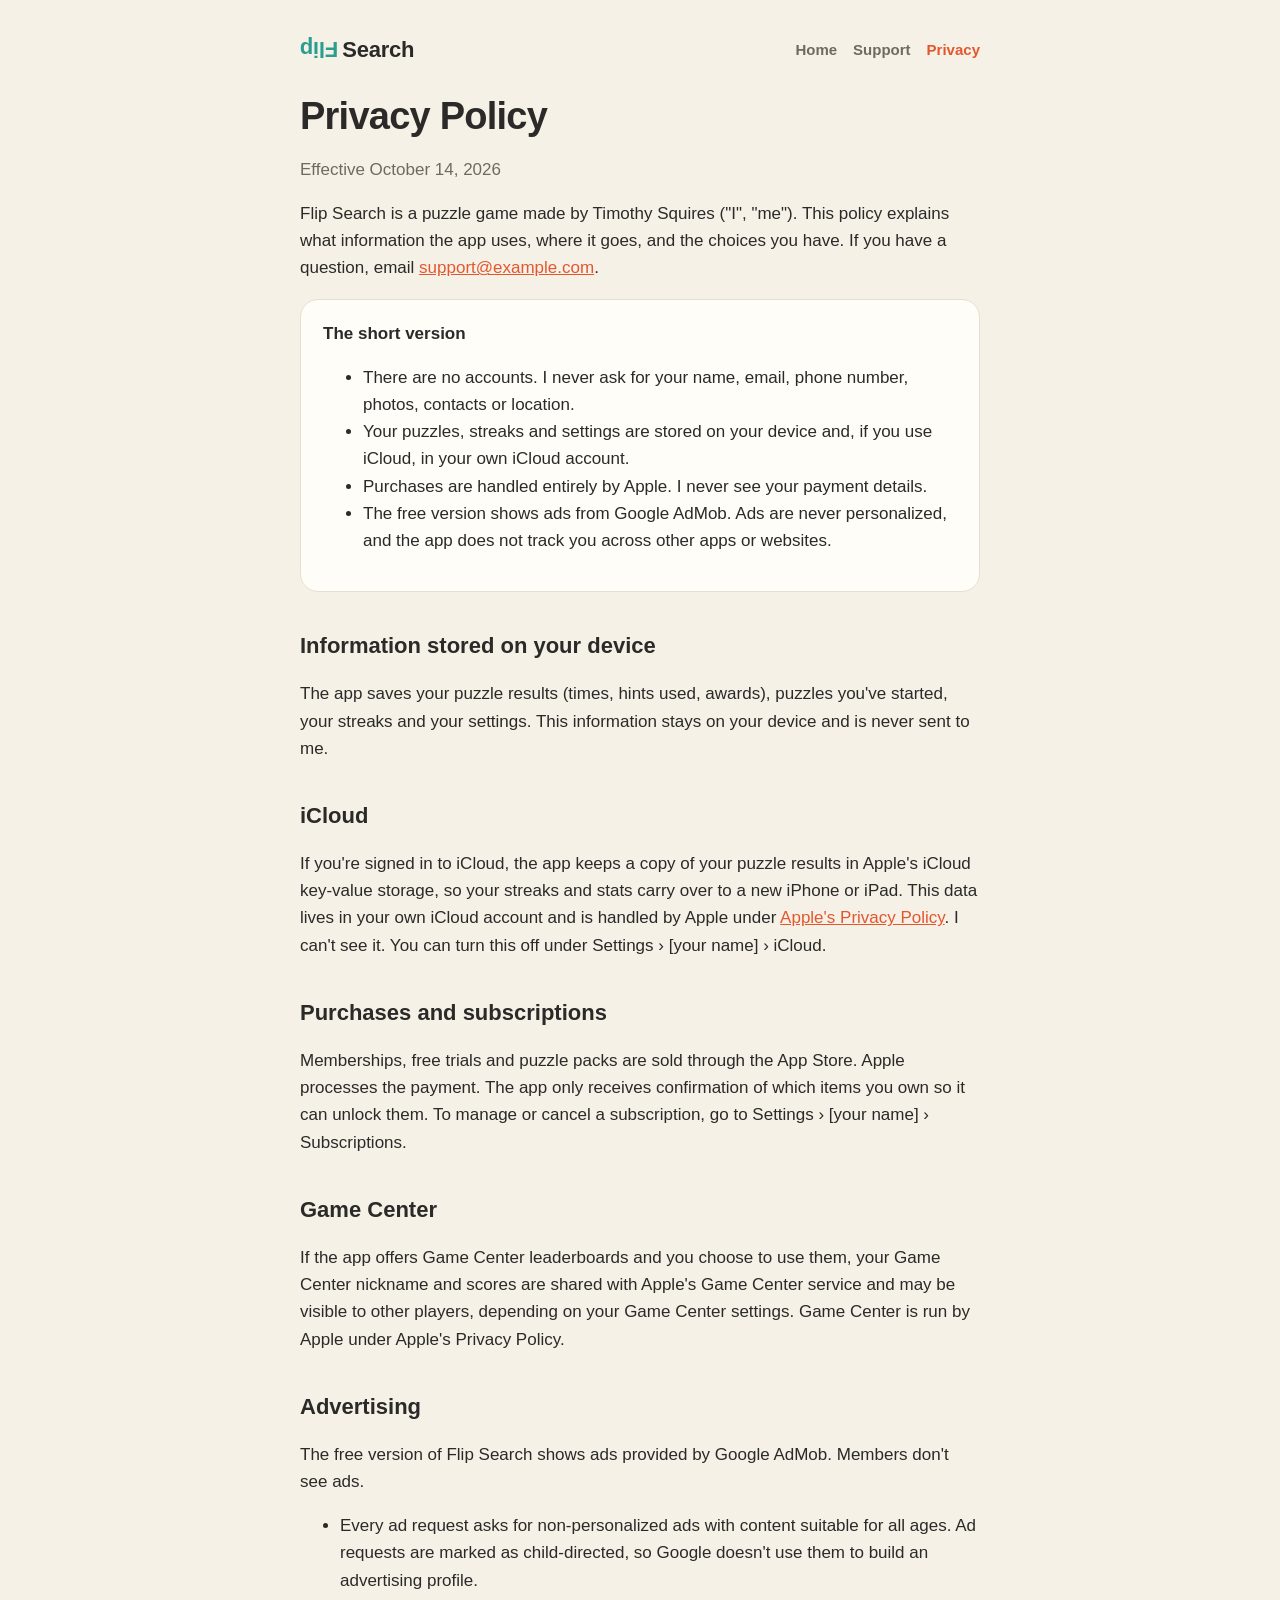
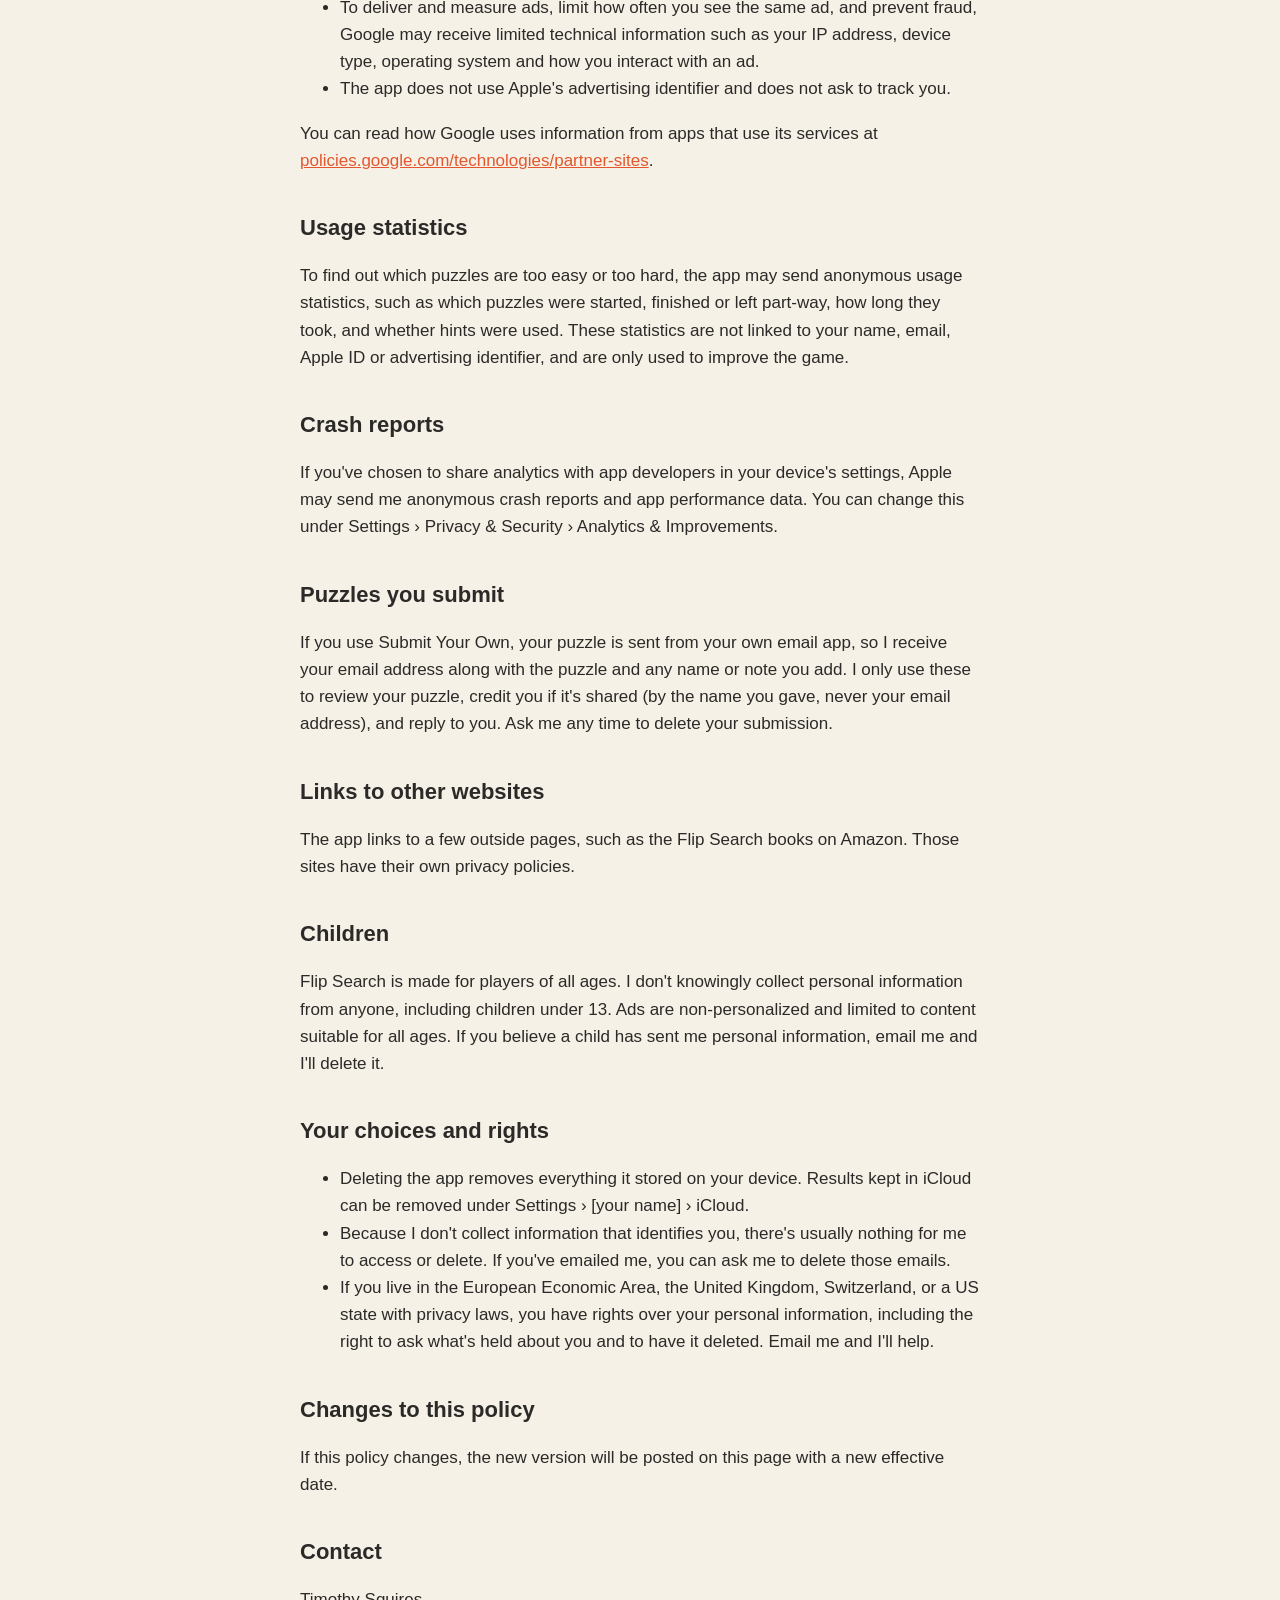
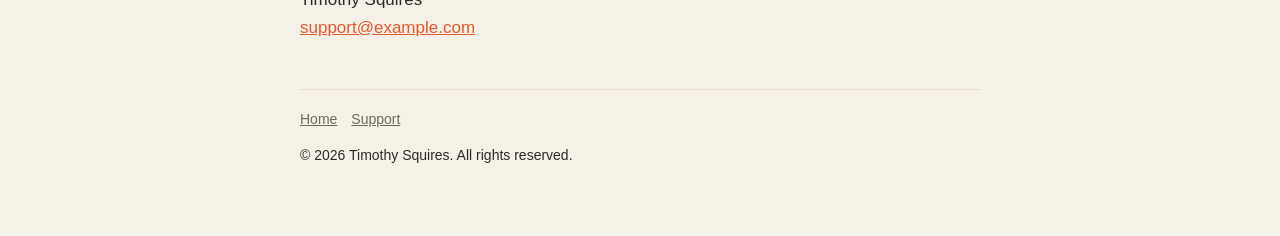
==== privacy.html @ 6c66b1bb "Add files via upload" ====
<!doctype html>
<html lang="en">
<head>
<meta charset="utf-8">
<meta name="viewport" content="width=device-width, initial-scale=1">
<title>Privacy Policy · Flip Search</title>
<link rel="stylesheet" href="style.css">
</head>
<body>
<div class="wrap">
  <header class="site">
    <a class="logo" href="./"><span class="flip">Flip</span>Search</a>
    <nav><a href="./">Home</a><a href="support.html">Support</a><a href="privacy.html" aria-current="page">Privacy</a></nav>
  </header>

  <h1>Privacy Policy</h1>
  <p class="muted">Effective October 14, 2026</p>

  <p>Flip Search is a puzzle game made by Timothy Squires ("I", "me"). This policy explains what information the app uses, where it goes, and the choices you have. If you have a question, email <a href="mailto:support@example.com">support@example.com</a>.</p>

  <div class="card">
    <strong>The short version</strong>
    <ul>
      <li>There are no accounts. I never ask for your name, email, phone number, photos, contacts or location.</li>
      <li>Your puzzles, streaks and settings are stored on your device and, if you use iCloud, in your own iCloud account.</li>
      <li>Purchases are handled entirely by Apple. I never see your payment details.</li>
      <li>The free version shows ads from Google AdMob. Ads are never personalized, and the app does not track you across other apps or websites.</li>
    </ul>
  </div>

  <h2>Information stored on your device</h2>
  <p>The app saves your puzzle results (times, hints used, awards), puzzles you've started, your streaks and your settings. This information stays on your device and is never sent to me.</p>

  <h2>iCloud</h2>
  <p>If you're signed in to iCloud, the app keeps a copy of your puzzle results in Apple's iCloud key-value storage, so your streaks and stats carry over to a new iPhone or iPad. This data lives in your own iCloud account and is handled by Apple under <a href="https://www.apple.com/legal/privacy/">Apple's Privacy Policy</a>. I can't see it. You can turn this off under Settings › [your name] › iCloud.</p>

  <h2>Purchases and subscriptions</h2>
  <p>Memberships, free trials and puzzle packs are sold through the App Store. Apple processes the payment. The app only receives confirmation of which items you own so it can unlock them. To manage or cancel a subscription, go to Settings › [your name] › Subscriptions.</p>

  <h2>Game Center</h2>
  <p>If the app offers Game Center leaderboards and you choose to use them, your Game Center nickname and scores are shared with Apple's Game Center service and may be visible to other players, depending on your Game Center settings. Game Center is run by Apple under Apple's Privacy Policy.</p>

  <h2>Advertising</h2>
  <p>The free version of Flip Search shows ads provided by Google AdMob. Members don't see ads.</p>
  <ul>
    <li>Every ad request asks for non-personalized ads with content suitable for all ages. Ad requests are marked as child-directed, so Google doesn't use them to build an advertising profile.</li>
    <li>To deliver and measure ads, limit how often you see the same ad, and prevent fraud, Google may receive limited technical information such as your IP address, device type, operating system and how you interact with an ad.</li>
    <li>The app does not use Apple's advertising identifier and does not ask to track you.</li>
  </ul>
  <p>You can read how Google uses information from apps that use its services at <a href="https://policies.google.com/technologies/partner-sites">policies.google.com/technologies/partner-sites</a>.</p>

  <!-- When you choose an analytics service, name it in the paragraph below
       (for example "TelemetryDeck") and link to its privacy policy. If you
       don't add one, delete this section. -->
  <h2>Usage statistics</h2>
  <p>To find out which puzzles are too easy or too hard, the app may send anonymous usage statistics, such as which puzzles were started, finished or left part-way, how long they took, and whether hints were used. These statistics are not linked to your name, email, Apple ID or advertising identifier, and are only used to improve the game.</p>

  <h2>Crash reports</h2>
  <p>If you've chosen to share analytics with app developers in your device's settings, Apple may send me anonymous crash reports and app performance data. You can change this under Settings › Privacy &amp; Security › Analytics &amp; Improvements.</p>

  <h2>Puzzles you submit</h2>
  <p>If you use Submit Your Own, your puzzle is sent from your own email app, so I receive your email address along with the puzzle and any name or note you add. I only use these to review your puzzle, credit you if it's shared (by the name you gave, never your email address), and reply to you. Ask me any time to delete your submission.</p>

  <h2>Links to other websites</h2>
  <p>The app links to a few outside pages, such as the Flip Search books on Amazon. Those sites have their own privacy policies.</p>

  <h2>Children</h2>
  <p>Flip Search is made for players of all ages. I don't knowingly collect personal information from anyone, including children under 13. Ads are non-personalized and limited to content suitable for all ages. If you believe a child has sent me personal information, email me and I'll delete it.</p>

  <h2>Your choices and rights</h2>
  <ul>
    <li>Deleting the app removes everything it stored on your device. Results kept in iCloud can be removed under Settings › [your name] › iCloud.</li>
    <li>Because I don't collect information that identifies you, there's usually nothing for me to access or delete. If you've emailed me, you can ask me to delete those emails.</li>
    <li>If you live in the European Economic Area, the United Kingdom, Switzerland, or a US state with privacy laws, you have rights over your personal information, including the right to ask what's held about you and to have it deleted. Email me and I'll help.</li>
  </ul>

  <h2>Changes to this policy</h2>
  <p>If this policy changes, the new version will be posted on this page with a new effective date.</p>

  <h2>Contact</h2>
  <p>Timothy Squires<br><a href="mailto:support@example.com">support@example.com</a></p>

  <footer class="site">
    <a href="./">Home</a><a href="support.html">Support</a>
    <p>© 2026 Timothy Squires. All rights reserved.</p>
  </footer>
</div>
</body>
</html>
---- style.css ----
:root {
  --paper: #F6F1E7;
  --card: #FFFDF8;
  --ink: #2B2A28;
  --muted: #6F6A61;
  --coral: #E4572E;
  --teal: #2A9D8F;
  --line: #E6DFD1;
}
@media (prefers-color-scheme: dark) {
  :root {
    --paper: #121110;
    --card: #1E1C1A;
    --ink: #EFE8DA;
    --muted: #A49D91;
    --coral: #F07A55;
    --teal: #4CC3B4;
    --line: #2E2B28;
  }
}
* { box-sizing: border-box; }
body {
  margin: 0;
  background: var(--paper);
  color: var(--ink);
  font: 17px/1.6 -apple-system, BlinkMacSystemFont, "SF Pro Rounded", "Segoe UI", Roboto, sans-serif;
}
.wrap { max-width: 720px; margin: 0 auto; padding: 32px 20px 56px; }
header.site { display: flex; align-items: center; justify-content: space-between; gap: 12px; flex-wrap: wrap; margin-bottom: 28px; }
.logo { font-weight: 800; font-size: 22px; text-decoration: none; color: var(--ink); letter-spacing: -0.01em; }
.logo .flip { display: inline-block; transform: rotate(180deg); color: var(--teal); margin-right: 4px; }
nav a { color: var(--muted); text-decoration: none; margin-left: 16px; font-weight: 600; font-size: 15px; }
nav a:hover, nav a[aria-current="page"] { color: var(--coral); }
h1 { font-size: 38px; line-height: 1.15; margin: 0 0 12px; letter-spacing: -0.02em; }
h2 { font-size: 22px; margin: 36px 0 8px; }
h3 { font-size: 18px; margin: 24px 0 4px; }
p, li { color: var(--ink); }
.lead { font-size: 19px; color: var(--muted); margin-top: 0; }
.muted { color: var(--muted); }
a { color: var(--coral); }
.card { background: var(--card); border: 1px solid var(--line); border-radius: 18px; padding: 20px 22px; margin: 16px 0; }
.button { display: inline-block; background: var(--coral); color: #fff; text-decoration: none; font-weight: 700; padding: 12px 20px; border-radius: 999px; margin: 6px 8px 6px 0; }
.button.secondary { background: var(--teal); }
.features { display: grid; grid-template-columns: repeat(auto-fit, minmax(200px, 1fr)); gap: 12px; padding: 0; list-style: none; }
.features li { background: var(--card); border: 1px solid var(--line); border-radius: 14px; padding: 14px 16px; }
.features strong { display: block; margin-bottom: 2px; }
details { background: var(--card); border: 1px solid var(--line); border-radius: 14px; padding: 12px 16px; margin: 10px 0; }
summary { font-weight: 700; cursor: pointer; }
footer.site { margin-top: 48px; padding-top: 18px; border-top: 1px solid var(--line); font-size: 14px; color: var(--muted); }
footer.site a { color: var(--muted); margin-right: 14px; }
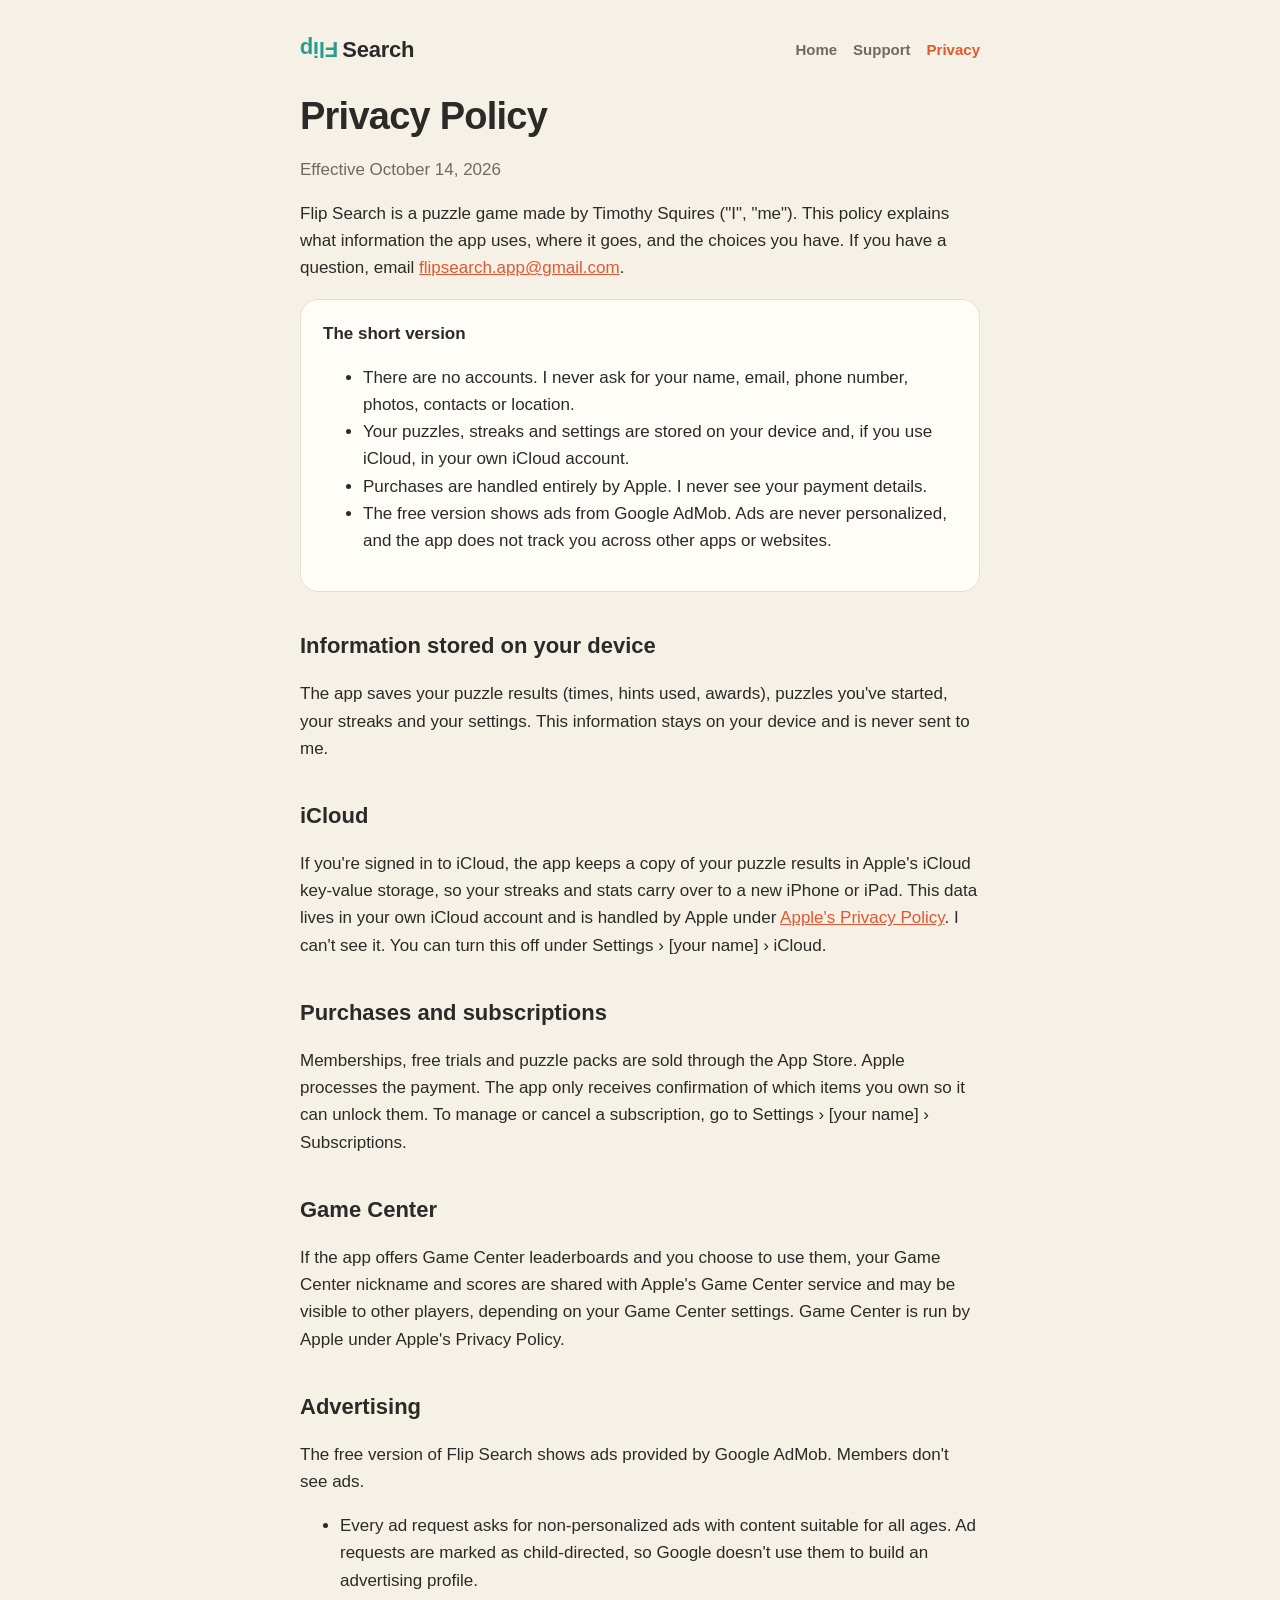
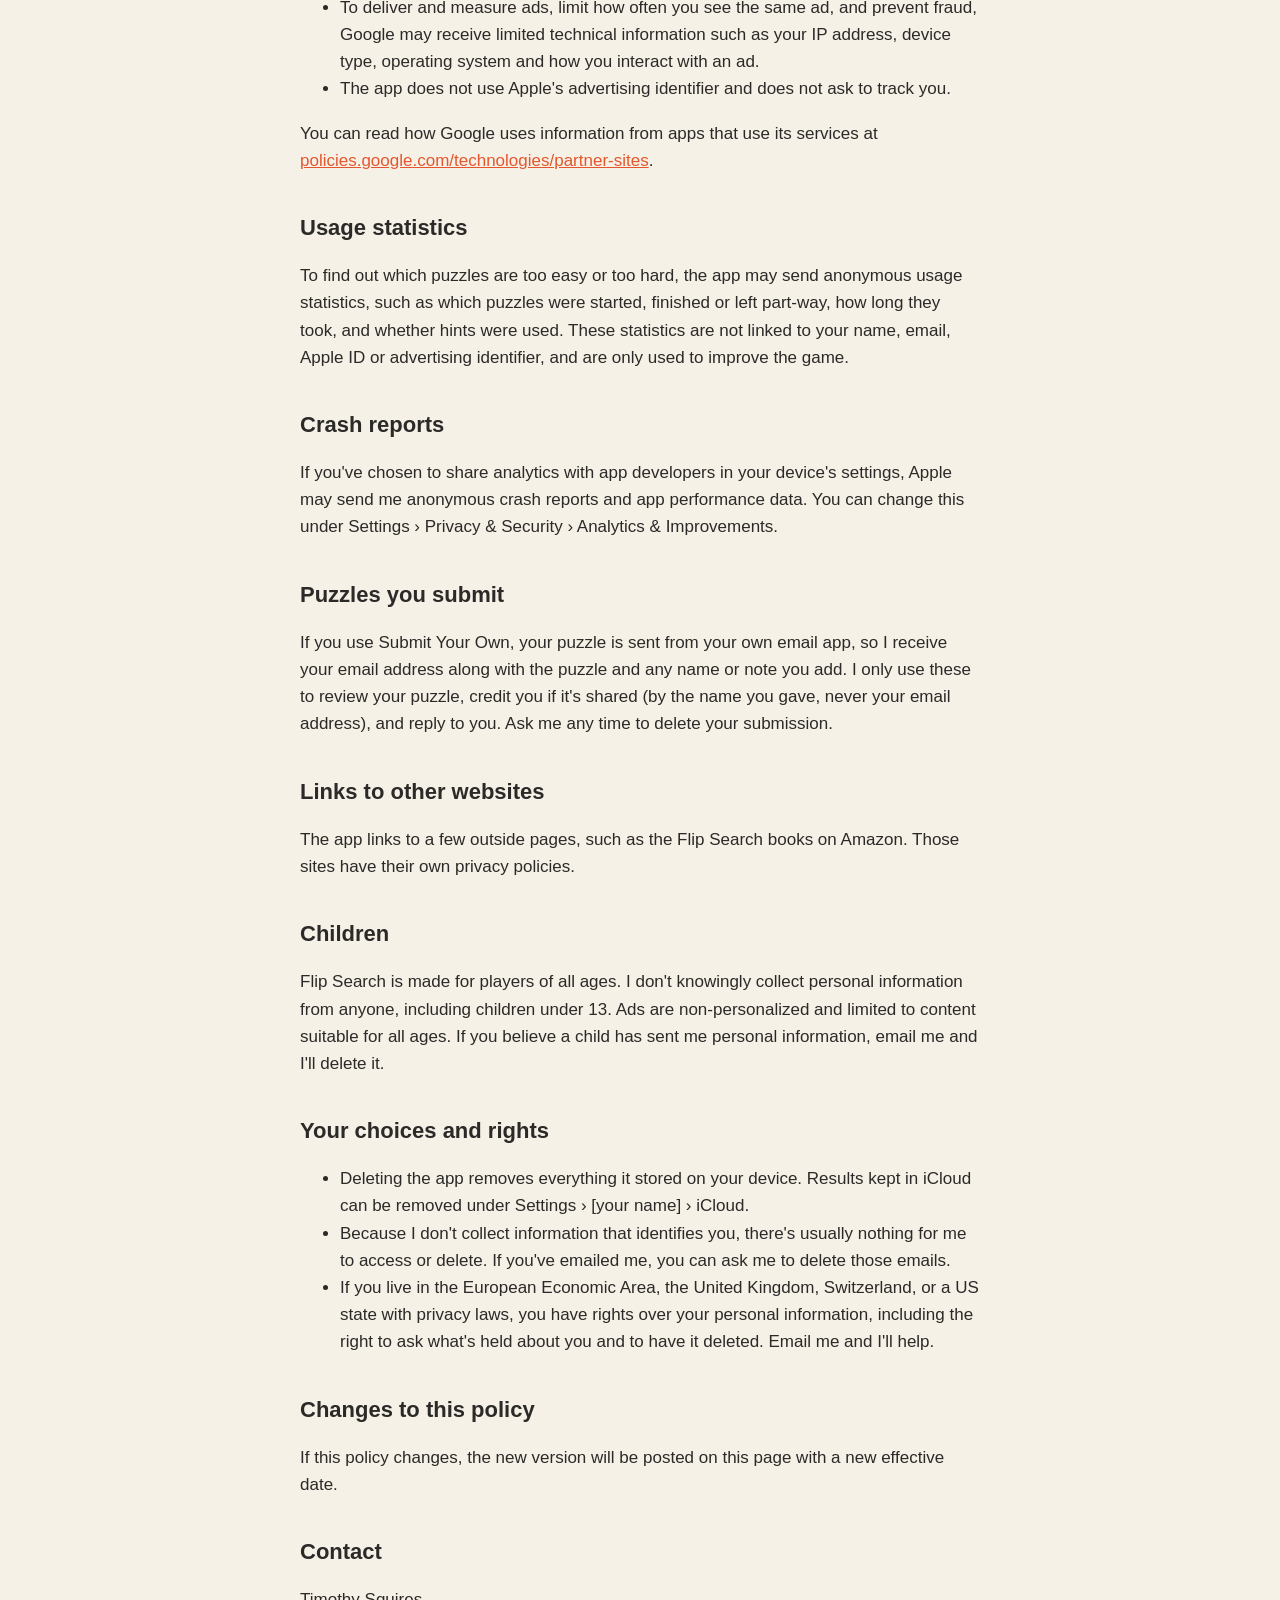
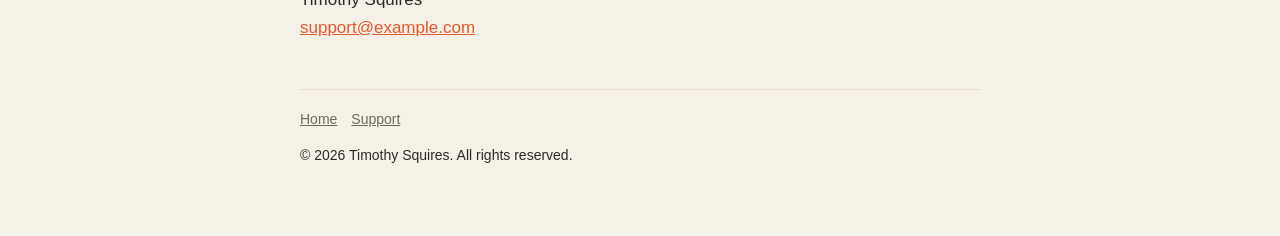
==== commit 214b52f9: "Update privacy.html" ====
--- a/privacy.html
+++ b/privacy.html
@@ -16,7 +16,7 @@
   <h1>Privacy Policy</h1>
   <p class="muted">Effective October 14, 2026</p>
 
-  <p>Flip Search is a puzzle game made by Timothy Squires ("I", "me"). This policy explains what information the app uses, where it goes, and the choices you have. If you have a question, email <a href="mailto:support@example.com">support@example.com</a>.</p>
+  <p>Flip Search is a puzzle game made by Timothy Squires ("I", "me"). This policy explains what information the app uses, where it goes, and the choices you have. If you have a question, email <a href="mailto:flipsearch.app@gmail.com">flipsearch.app@gmail.com</a>.</p>
 
   <div class="card">
     <strong>The short version</strong>
@@ -49,9 +49,6 @@
   </ul>
   <p>You can read how Google uses information from apps that use its services at <a href="https://policies.google.com/technologies/partner-sites">policies.google.com/technologies/partner-sites</a>.</p>
 
-  <!-- When you choose an analytics service, name it in the paragraph below
-       (for example "TelemetryDeck") and link to its privacy policy. If you
-       don't add one, delete this section. -->
   <h2>Usage statistics</h2>
   <p>To find out which puzzles are too easy or too hard, the app may send anonymous usage statistics, such as which puzzles were started, finished or left part-way, how long they took, and whether hints were used. These statistics are not linked to your name, email, Apple ID or advertising identifier, and are only used to improve the game.</p>
 
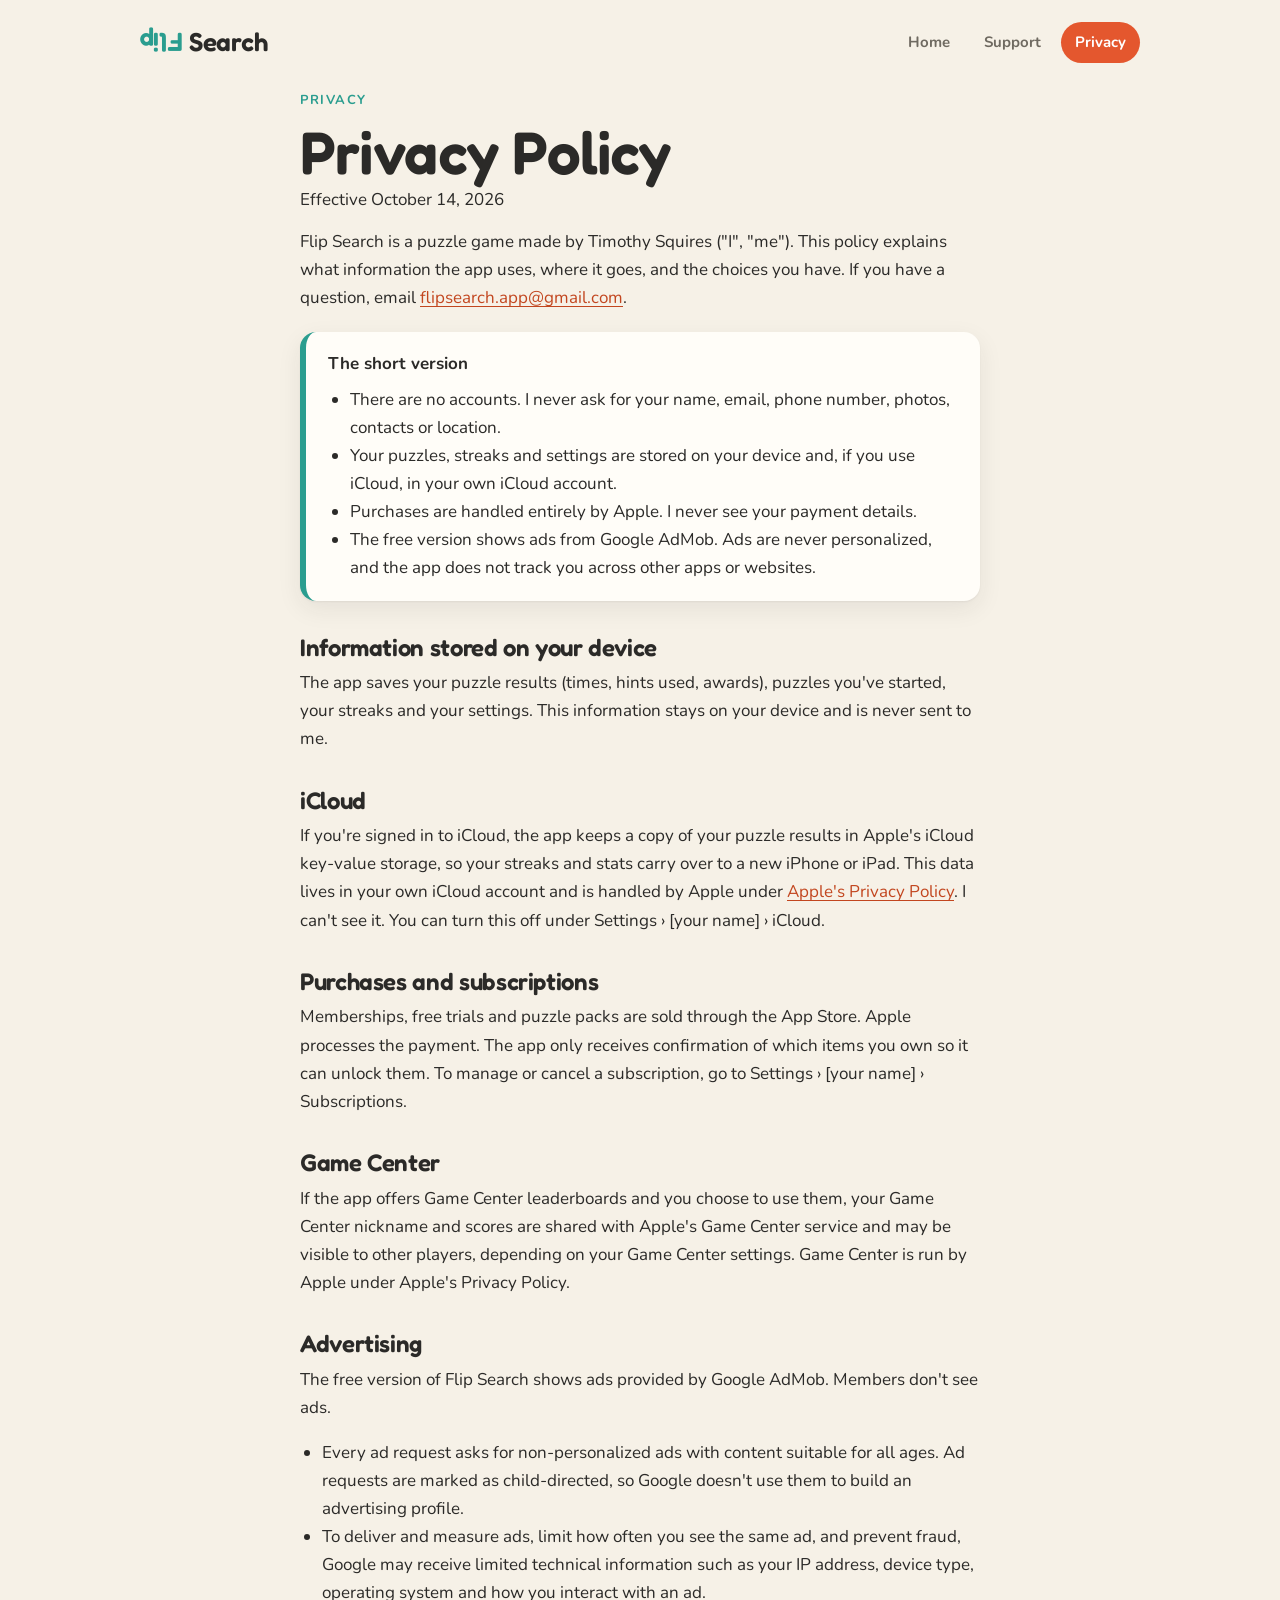
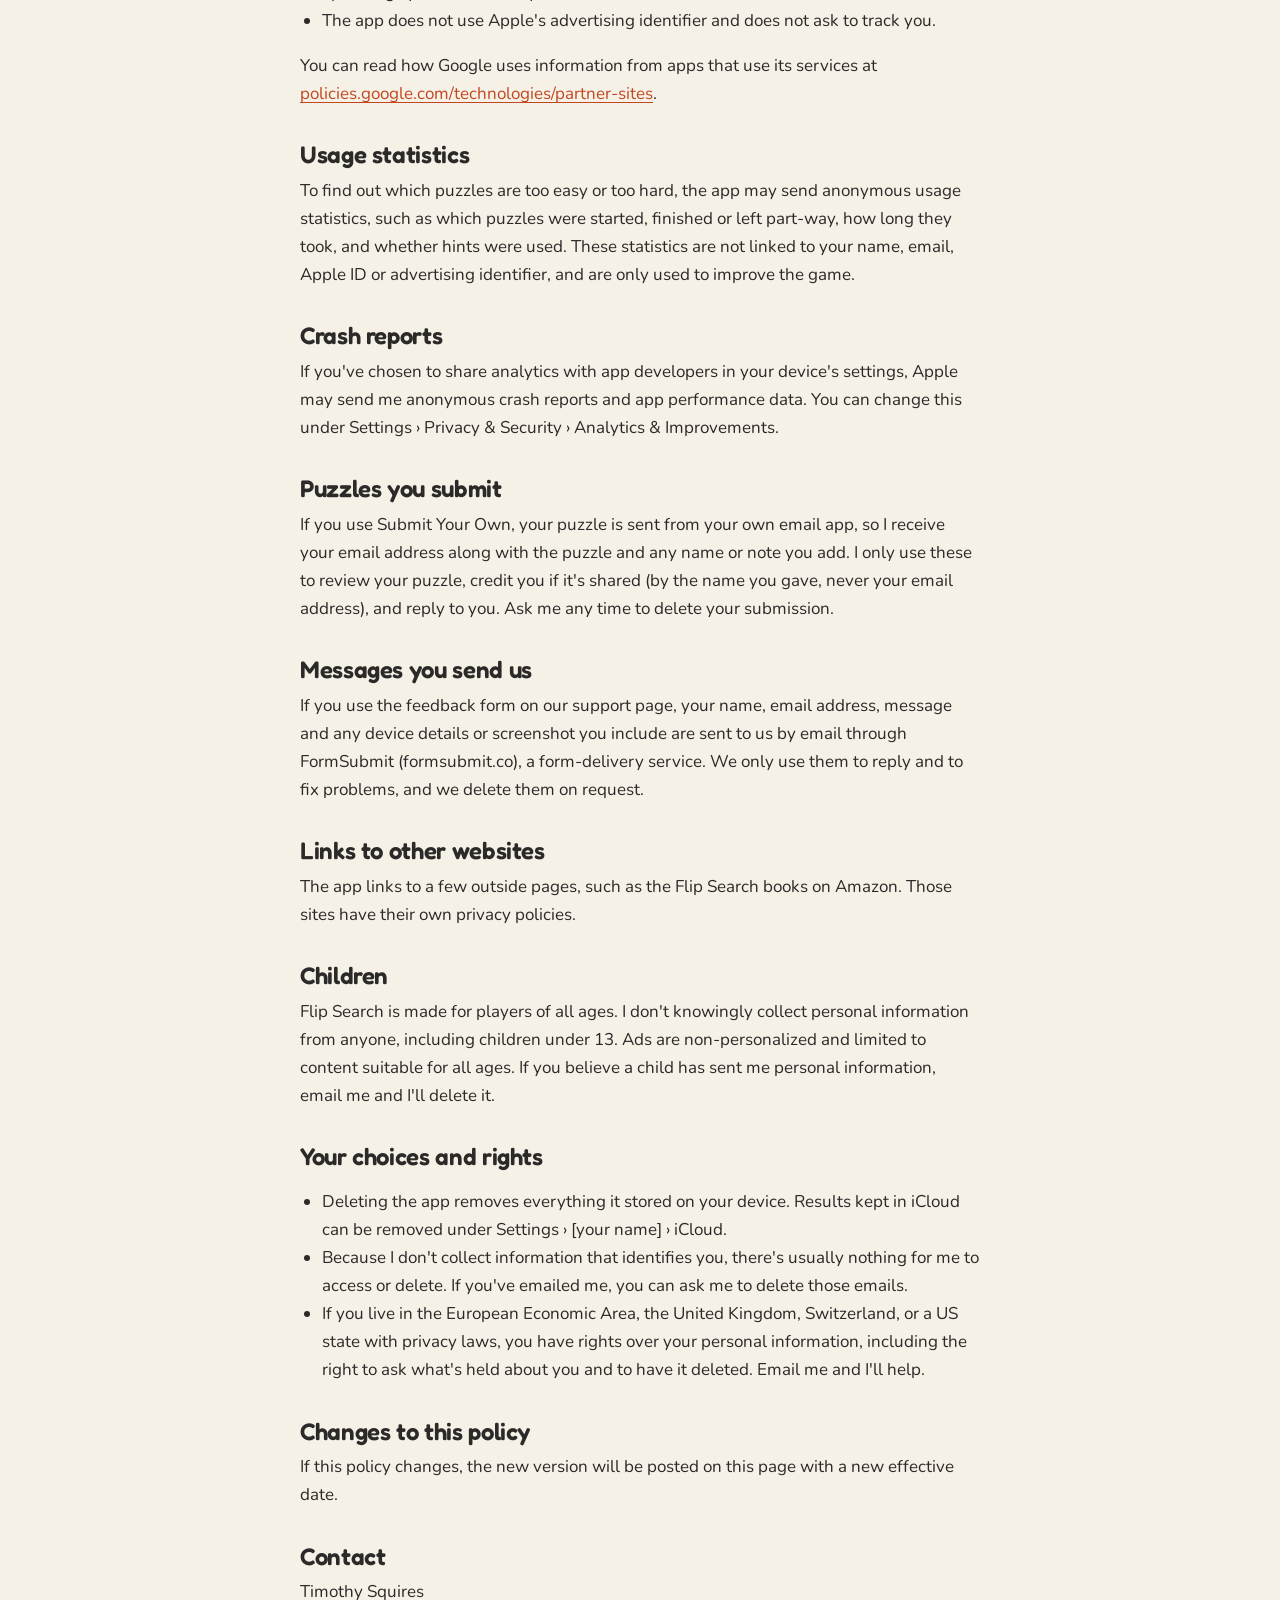
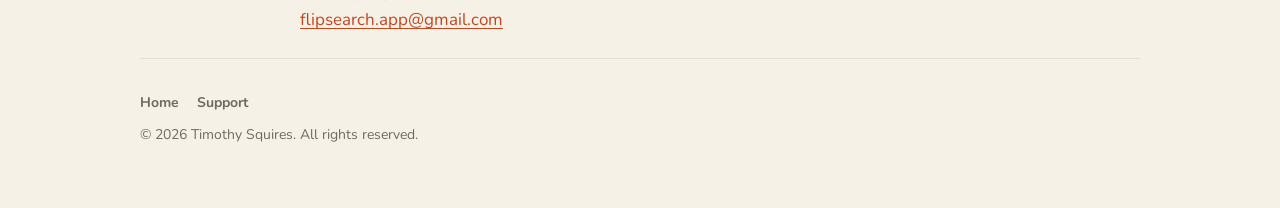
==== commit 4482751f: "Add files via upload" ====
--- a/privacy.html
+++ b/privacy.html
@@ -4,6 +4,9 @@
 <meta charset="utf-8">
 <meta name="viewport" content="width=device-width, initial-scale=1">
 <title>Privacy Policy · Flip Search</title>
+<link rel="preconnect" href="https://fonts.googleapis.com">
+<link rel="preconnect" href="https://fonts.gstatic.com" crossorigin>
+<link href="https://fonts.googleapis.com/css2?family=Fredoka:wght@500;600&family=Nunito:wght@400;600;700;800&display=swap" rel="stylesheet">
 <link rel="stylesheet" href="style.css">
 </head>
 <body>
@@ -12,13 +15,15 @@
     <a class="logo" href="./"><span class="flip">Flip</span>Search</a>
     <nav><a href="./">Home</a><a href="support.html">Support</a><a href="privacy.html" aria-current="page">Privacy</a></nav>
   </header>
-
+</div>
+<div class="wrap narrow prose">
+  <span class="eyebrow">Privacy</span>
   <h1>Privacy Policy</h1>
   <p class="muted">Effective October 14, 2026</p>
 
   <p>Flip Search is a puzzle game made by Timothy Squires ("I", "me"). This policy explains what information the app uses, where it goes, and the choices you have. If you have a question, email <a href="mailto:flipsearch.app@gmail.com">flipsearch.app@gmail.com</a>.</p>
 
-  <div class="card">
+  <div class="summary-card">
     <strong>The short version</strong>
     <ul>
       <li>There are no accounts. I never ask for your name, email, phone number, photos, contacts or location.</li>
@@ -49,6 +54,9 @@
   </ul>
   <p>You can read how Google uses information from apps that use its services at <a href="https://policies.google.com/technologies/partner-sites">policies.google.com/technologies/partner-sites</a>.</p>
 
+  <!-- When you choose an analytics service, name it in the paragraph below
+       (for example "TelemetryDeck") and link to its privacy policy. If you
+       don't add one, delete this section. -->
   <h2>Usage statistics</h2>
   <p>To find out which puzzles are too easy or too hard, the app may send anonymous usage statistics, such as which puzzles were started, finished or left part-way, how long they took, and whether hints were used. These statistics are not linked to your name, email, Apple ID or advertising identifier, and are only used to improve the game.</p>
 
@@ -57,6 +65,9 @@
 
   <h2>Puzzles you submit</h2>
   <p>If you use Submit Your Own, your puzzle is sent from your own email app, so I receive your email address along with the puzzle and any name or note you add. I only use these to review your puzzle, credit you if it's shared (by the name you gave, never your email address), and reply to you. Ask me any time to delete your submission.</p>
+
+  <h2>Messages you send us</h2>
+  <p>If you use the feedback form on our support page, your name, email address, message and any device details or screenshot you include are sent to us by email through FormSubmit (formsubmit.co), a form-delivery service. We only use them to reply and to fix problems, and we delete them on request.</p>
 
   <h2>Links to other websites</h2>
   <p>The app links to a few outside pages, such as the Flip Search books on Amazon. Those sites have their own privacy policies.</p>
@@ -75,10 +86,12 @@
   <p>If this policy changes, the new version will be posted on this page with a new effective date.</p>
 
   <h2>Contact</h2>
-  <p>Timothy Squires<br><a href="mailto:support@example.com">support@example.com</a></p>
+  <p>Timothy Squires<br><a href="mailto:flipsearch.app@gmail.com">flipsearch.app@gmail.com</a></p>
 
+</div>
+<div class="wrap">
   <footer class="site">
-    <a href="./">Home</a><a href="support.html">Support</a>
+    <div class="links"><a href="./">Home</a><a href="support.html">Support</a></div>
     <p>© 2026 Timothy Squires. All rights reserved.</p>
   </footer>
 </div>
--- a/style.css
+++ b/style.css
@@ -1,50 +1,229 @@
+/* Flip Search website. Colors match the app. */
 :root {
   --paper: #F6F1E7;
+  --paper-2: #EFE7D8;
   --card: #FFFDF8;
   --ink: #2B2A28;
   --muted: #6F6A61;
+  --line: #E6DFD1;
   --coral: #E4572E;
+  --coral-ink: #C2461F;
   --teal: #2A9D8F;
-  --line: #E6DFD1;
+  --gold: #D08A12;
+  --blue: #4A6FD1;
+  --purple: #7A4FD0;
+  --tile: #FFFFFF;
+  --shadow: 0 1px 2px rgba(43, 42, 40, .06), 0 8px 24px rgba(43, 42, 40, .08);
+  --radius: 20px;
+  --head: "Fredoka", "SF Pro Rounded", ui-rounded, system-ui, sans-serif;
+  --body: "Nunito", -apple-system, BlinkMacSystemFont, "Segoe UI", system-ui, sans-serif;
 }
 @media (prefers-color-scheme: dark) {
   :root {
     --paper: #121110;
-    --card: #1E1C1A;
+    --paper-2: #1A1817;
+    --card: #1F1D1B;
     --ink: #EFE8DA;
     --muted: #A49D91;
+    --line: #2F2C29;
     --coral: #F07A55;
+    --coral-ink: #F59372;
     --teal: #4CC3B4;
-    --line: #2E2B28;
+    --gold: #F2B544;
+    --blue: #7C9BEA;
+    --purple: #A684F0;
+    --tile: #2A2724;
+    --shadow: 0 1px 2px rgba(0, 0, 0, .3), 0 10px 30px rgba(0, 0, 0, .35);
   }
 }
+
 * { box-sizing: border-box; }
+html { -webkit-text-size-adjust: 100%; }
 body {
   margin: 0;
   background: var(--paper);
   color: var(--ink);
-  font: 17px/1.6 -apple-system, BlinkMacSystemFont, "SF Pro Rounded", "Segoe UI", Roboto, sans-serif;
-}
-.wrap { max-width: 720px; margin: 0 auto; padding: 32px 20px 56px; }
-header.site { display: flex; align-items: center; justify-content: space-between; gap: 12px; flex-wrap: wrap; margin-bottom: 28px; }
-.logo { font-weight: 800; font-size: 22px; text-decoration: none; color: var(--ink); letter-spacing: -0.01em; }
-.logo .flip { display: inline-block; transform: rotate(180deg); color: var(--teal); margin-right: 4px; }
-nav a { color: var(--muted); text-decoration: none; margin-left: 16px; font-weight: 600; font-size: 15px; }
-nav a:hover, nav a[aria-current="page"] { color: var(--coral); }
-h1 { font-size: 38px; line-height: 1.15; margin: 0 0 12px; letter-spacing: -0.02em; }
-h2 { font-size: 22px; margin: 36px 0 8px; }
-h3 { font-size: 18px; margin: 24px 0 4px; }
-p, li { color: var(--ink); }
-.lead { font-size: 19px; color: var(--muted); margin-top: 0; }
+  font: 17px/1.65 var(--body);
+  -webkit-font-smoothing: antialiased;
+}
+img, svg { display: block; }
+a { color: var(--coral-ink); text-underline-offset: 3px; }
+.wrap { max-width: 1040px; margin: 0 auto; padding: 0 20px; }
+.narrow { max-width: 720px; }
+
+/* Header */
+header.site {
+  display: flex; align-items: center; justify-content: space-between;
+  gap: 16px; flex-wrap: wrap; padding: 22px 0;
+}
+.logo {
+  display: inline-flex; align-items: baseline; gap: 6px;
+  font: 600 26px/1 var(--head); color: var(--ink); text-decoration: none; letter-spacing: -.01em;
+}
+.logo .flip { display: inline-block; transform: rotate(180deg); color: var(--teal); }
+nav { display: flex; gap: 6px; flex-wrap: wrap; }
+nav a {
+  color: var(--muted); text-decoration: none; font-weight: 700; font-size: 15px;
+  padding: 8px 14px; border-radius: 999px;
+}
+nav a:hover { color: var(--ink); background: var(--paper-2); }
+nav a[aria-current="page"] { color: #fff; background: var(--coral); }
+
+/* Type */
+h1, h2, h3 { font-family: var(--head); font-weight: 600; letter-spacing: -.015em; line-height: 1.12; margin: 0; }
+h1 { font-size: clamp(36px, 6vw, 60px); }
+h2 { font-size: clamp(26px, 3.6vw, 36px); margin-bottom: 10px; }
+h3 { font-size: 20px; margin-bottom: 4px; }
+p { margin: 0 0 14px; }
+.lead { font-size: clamp(18px, 2.2vw, 21px); color: var(--muted); max-width: 34em; }
 .muted { color: var(--muted); }
-a { color: var(--coral); }
-.card { background: var(--card); border: 1px solid var(--line); border-radius: 18px; padding: 20px 22px; margin: 16px 0; }
-.button { display: inline-block; background: var(--coral); color: #fff; text-decoration: none; font-weight: 700; padding: 12px 20px; border-radius: 999px; margin: 6px 8px 6px 0; }
-.button.secondary { background: var(--teal); }
-.features { display: grid; grid-template-columns: repeat(auto-fit, minmax(200px, 1fr)); gap: 12px; padding: 0; list-style: none; }
-.features li { background: var(--card); border: 1px solid var(--line); border-radius: 14px; padding: 14px 16px; }
-.features strong { display: block; margin-bottom: 2px; }
-details { background: var(--card); border: 1px solid var(--line); border-radius: 14px; padding: 12px 16px; margin: 10px 0; }
-summary { font-weight: 700; cursor: pointer; }
-footer.site { margin-top: 48px; padding-top: 18px; border-top: 1px solid var(--line); font-size: 14px; color: var(--muted); }
-footer.site a { color: var(--muted); margin-right: 14px; }
+.eyebrow {
+  display: inline-block; font: 700 13px/1 var(--body); text-transform: uppercase; letter-spacing: .12em;
+  color: var(--teal); margin-bottom: 12px;
+}
+.accent-coral { color: var(--coral); }
+.accent-teal { color: var(--teal); }
+
+/* Buttons */
+.button {
+  display: inline-flex; align-items: center; gap: 10px;
+  background: var(--coral); color: #fff; text-decoration: none; font-weight: 800;
+  padding: 14px 22px; border-radius: 999px; border: 0; cursor: pointer; font-size: 16px;
+  box-shadow: 0 6px 18px rgba(228, 87, 46, .28); transition: transform .15s ease, box-shadow .15s ease;
+}
+.button:hover { transform: translateY(-1px); box-shadow: 0 10px 24px rgba(228, 87, 46, .34); }
+.button.teal { background: var(--teal); box-shadow: 0 6px 18px rgba(42, 157, 143, .25); }
+.button.ghost { background: transparent; color: var(--ink); box-shadow: none; border: 2px solid var(--line); }
+.button svg { width: 20px; height: 20px; }
+
+/* Hero */
+.hero {
+  display: grid; grid-template-columns: 1.1fr .9fr; gap: 40px; align-items: center;
+  padding: 36px 0 56px;
+}
+.hero .actions { display: flex; gap: 12px; flex-wrap: wrap; margin-top: 24px; }
+@media (max-width: 820px) { .hero { grid-template-columns: 1fr; padding-top: 12px; } }
+
+/* The flipping puzzle in the hero */
+.board-wrap { display: grid; place-items: center; }
+.board {
+  --size: min(78vw, 340px);
+  width: var(--size); aspect-ratio: 1; padding: 14px; border-radius: 28px;
+  background: var(--card); box-shadow: var(--shadow); position: relative;
+  display: grid; grid-template-columns: repeat(5, 1fr); gap: 6px;
+  animation: flip 7s cubic-bezier(.65, 0, .35, 1) infinite;
+}
+.board span {
+  display: grid; place-items: center; border-radius: 12px; background: var(--paper-2);
+  font: 600 calc(var(--size) / 9) / 1 var(--head); color: var(--ink);
+}
+.board span.hit { background: rgba(228, 87, 46, .22); color: var(--coral-ink); }
+.board span.hit2 { background: rgba(42, 157, 143, .22); color: var(--teal); }
+.board-caption { margin-top: 16px; font-weight: 700; color: var(--muted); font-size: 14px; text-align: center; }
+@keyframes flip {
+  0%, 38% { transform: rotate(0deg); }
+  50%, 88% { transform: rotate(180deg); }
+  100% { transform: rotate(360deg); }
+}
+@media (prefers-reduced-motion: reduce) { .board { animation: none; } }
+
+/* Sections */
+section { padding: 48px 0; }
+section.band { background: var(--paper-2); }
+.section-head { max-width: 640px; margin-bottom: 28px; }
+
+/* Steps */
+.steps { display: grid; grid-template-columns: repeat(3, 1fr); gap: 16px; counter-reset: step; }
+.step { background: var(--card); border-radius: var(--radius); padding: 22px; box-shadow: var(--shadow); }
+.step::before {
+  counter-increment: step; content: counter(step);
+  display: grid; place-items: center; width: 40px; height: 40px; border-radius: 12px; margin-bottom: 12px;
+  font: 600 20px/1 var(--head); color: #fff; background: var(--coral);
+}
+.step:nth-child(2)::before { background: var(--teal); transform: rotate(180deg); }
+.step:nth-child(3)::before { background: var(--gold); }
+@media (max-width: 760px) { .steps { grid-template-columns: 1fr; } }
+
+/* Feature cards */
+.features { display: grid; grid-template-columns: repeat(auto-fill, minmax(230px, 1fr)); gap: 16px; }
+.feature { background: var(--card); border-radius: var(--radius); padding: 22px; box-shadow: var(--shadow); }
+.feature p { color: var(--muted); margin: 0; font-size: 16px; line-height: 1.55; }
+.icon {
+  width: 46px; height: 46px; border-radius: 14px; display: grid; place-items: center; margin-bottom: 14px; color: #fff;
+}
+.icon svg { width: 24px; height: 24px; }
+.icon.coral { background: var(--coral); }
+.icon.teal { background: var(--teal); }
+.icon.gold { background: var(--gold); }
+.icon.blue { background: var(--blue); }
+.icon.purple { background: var(--purple); }
+
+/* Pack chips */
+.chips { display: flex; flex-wrap: wrap; gap: 10px; }
+.chip {
+  display: inline-flex; align-items: center; gap: 8px; padding: 10px 16px; border-radius: 999px;
+  background: var(--card); box-shadow: var(--shadow); font-weight: 800; font-size: 15px;
+}
+.chip i { width: 10px; height: 10px; border-radius: 50%; display: inline-block; }
+
+/* Books */
+.books { display: grid; grid-template-columns: repeat(auto-fit, minmax(260px, 1fr)); gap: 18px; }
+.book {
+  display: flex; gap: 18px; align-items: center; background: var(--card); border-radius: var(--radius);
+  padding: 18px; box-shadow: var(--shadow); text-decoration: none; color: var(--ink);
+  transition: transform .15s ease;
+}
+.book:hover { transform: translateY(-2px); }
+.cover {
+  flex: none; width: 84px; height: 112px; border-radius: 8px 12px 12px 8px; display: grid; place-items: center;
+  color: #fff; font: 600 22px/1.05 var(--head); text-align: center; box-shadow: inset 6px 0 0 rgba(0, 0, 0, .12), 0 6px 14px rgba(0, 0, 0, .15);
+}
+.cover.mom { background: var(--coral); }
+.cover.dad { background: var(--teal); }
+.cover small { display: block; font-size: 9px; letter-spacing: .1em; margin-top: 6px; font-family: var(--body); font-weight: 800; }
+.cover .upside { display: block; transform: rotate(180deg); opacity: .65; }
+.book strong { font-family: var(--head); font-weight: 600; font-size: 18px; display: block; line-height: 1.25; }
+.book span.go { color: var(--coral-ink); font-weight: 800; font-size: 15px; }
+
+/* FAQ */
+.faq h2 { margin-top: 36px; }
+details {
+  background: var(--card); border-radius: 16px; padding: 4px 20px; margin: 10px 0; box-shadow: var(--shadow);
+}
+summary {
+  font-weight: 800; cursor: pointer; padding: 14px 0; list-style: none; display: flex; justify-content: space-between; gap: 12px;
+}
+summary::-webkit-details-marker { display: none; }
+summary::after { content: "+"; font: 600 22px/1 var(--head); color: var(--coral); transition: transform .2s ease; }
+details[open] summary::after { transform: rotate(45deg); }
+details p { color: var(--muted); padding-bottom: 6px; }
+
+/* Forms */
+.form-card { background: var(--card); border-radius: 24px; padding: 28px; box-shadow: var(--shadow); }
+.form-grid { display: grid; grid-template-columns: 1fr 1fr; gap: 16px; }
+.form-grid .full { grid-column: 1 / -1; }
+@media (max-width: 640px) { .form-grid { grid-template-columns: 1fr; } .form-card { padding: 20px; } }
+label { display: block; font-weight: 800; font-size: 14px; margin-bottom: 6px; }
+label .opt { font-weight: 600; color: var(--muted); }
+input, select, textarea {
+  width: 100%; font: inherit; font-size: 16px; color: var(--ink); background: var(--paper);
+  border: 2px solid var(--line); border-radius: 12px; padding: 12px 14px; outline: none;
+  transition: border-color .15s ease, box-shadow .15s ease;
+}
+input:focus, select:focus, textarea:focus { border-color: var(--teal); box-shadow: 0 0 0 4px rgba(42, 157, 143, .15); }
+textarea { min-height: 150px; resize: vertical; }
+.hint { font-size: 13px; color: var(--muted); margin-top: 6px; }
+.honey { position: absolute; left: -9999px; }
+
+/* Long reading (privacy) */
+.prose h2 { font-size: 24px; margin: 34px 0 8px; }
+.prose p, .prose li { color: var(--ink); }
+.prose ul { padding-left: 22px; }
+.summary-card { background: var(--card); border-left: 6px solid var(--teal); border-radius: 16px; padding: 18px 22px; box-shadow: var(--shadow); margin: 20px 0; }
+.summary-card ul { margin: 8px 0 0; }
+
+/* Footer */
+footer.site { padding: 32px 0 48px; color: var(--muted); font-size: 14px; border-top: 1px solid var(--line); margin-top: 24px; }
+footer.site .links { display: flex; gap: 18px; flex-wrap: wrap; margin-bottom: 8px; }
+footer.site a { color: var(--muted); font-weight: 700; text-decoration: none; }
+footer.site a:hover { color: var(--ink); }
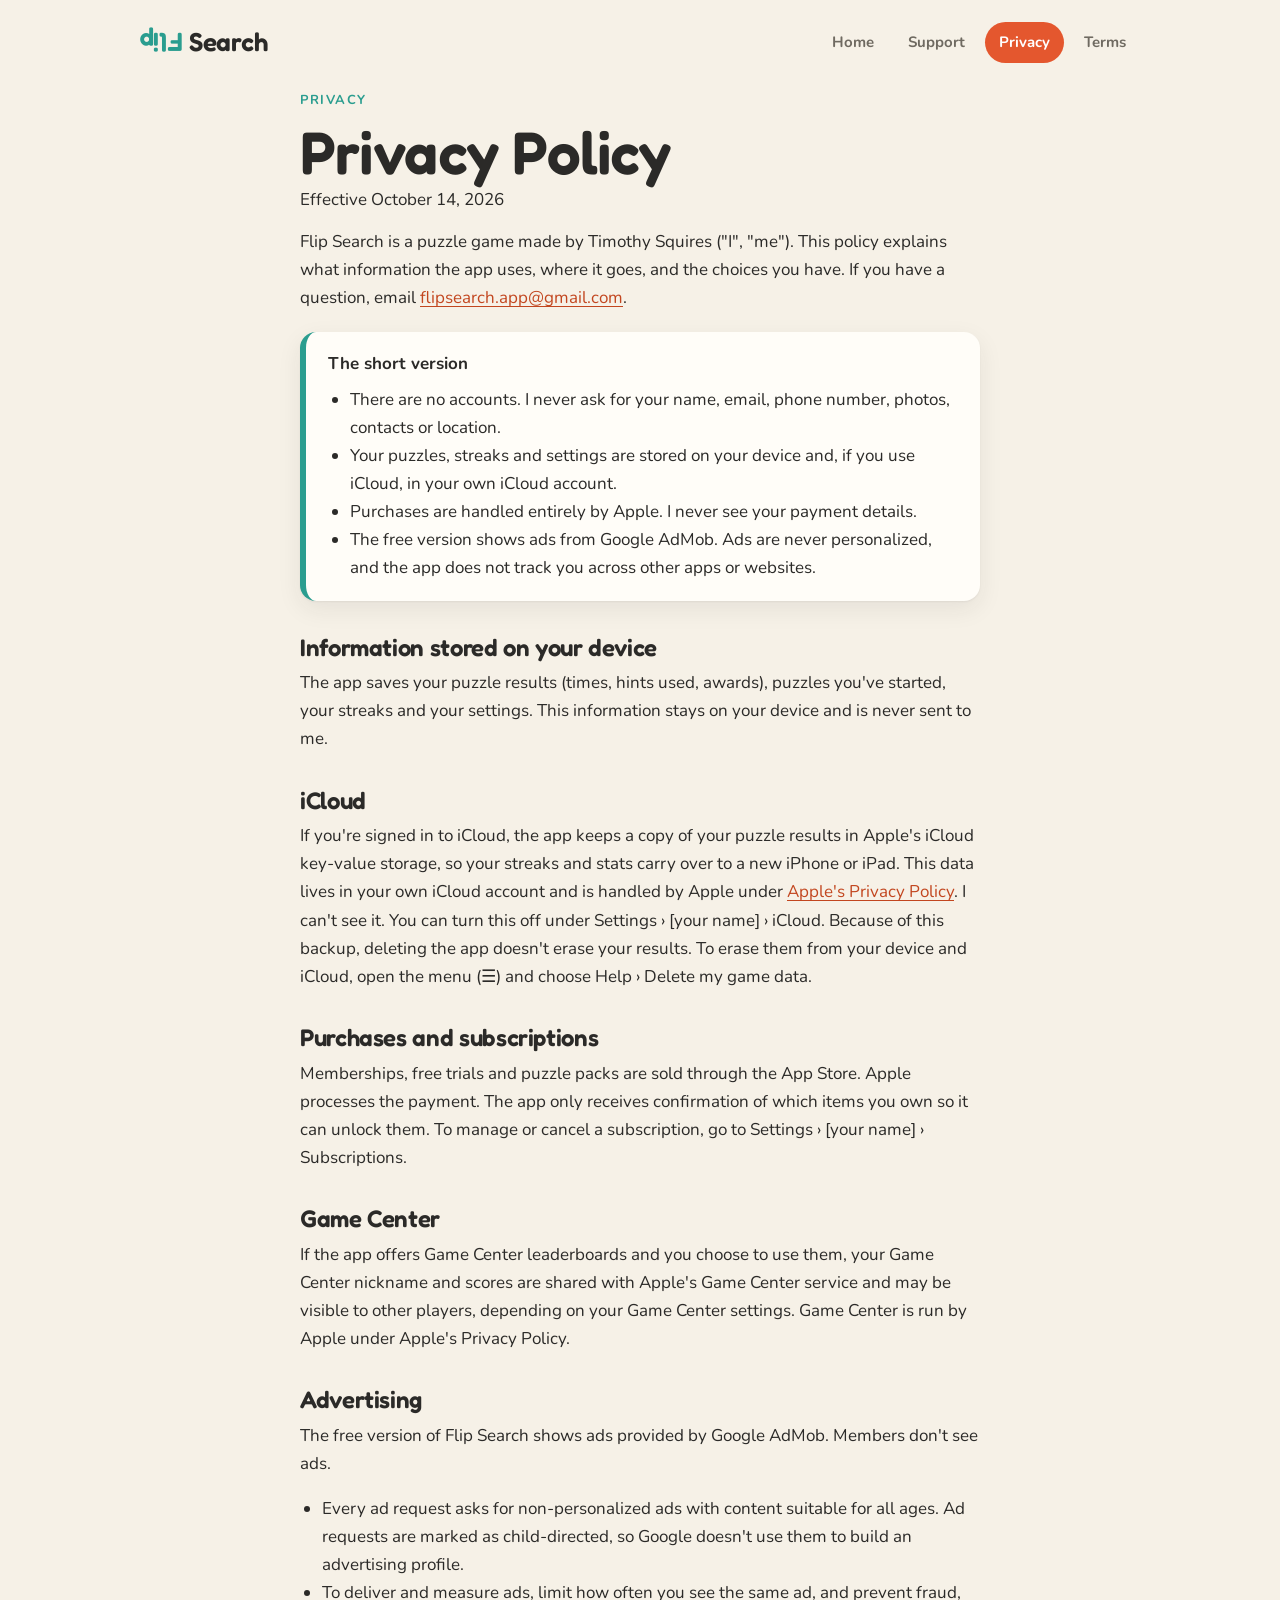
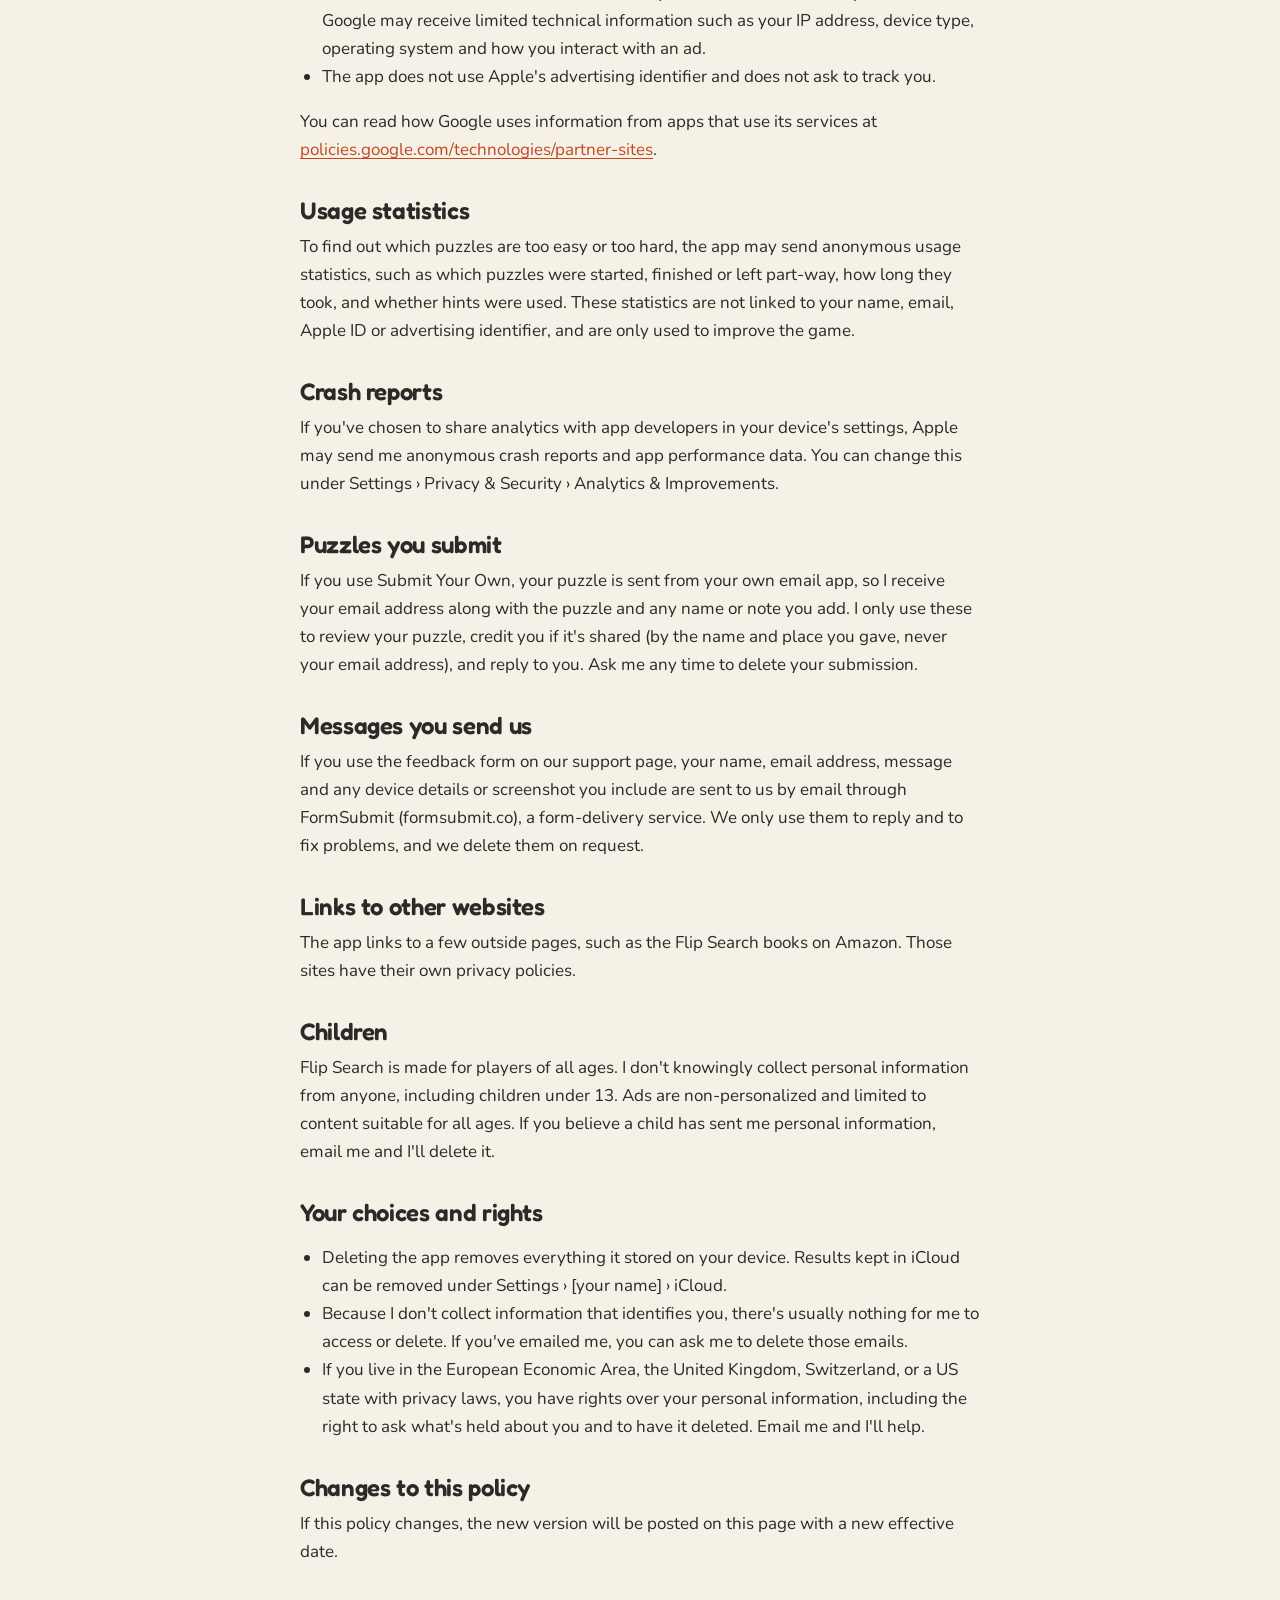
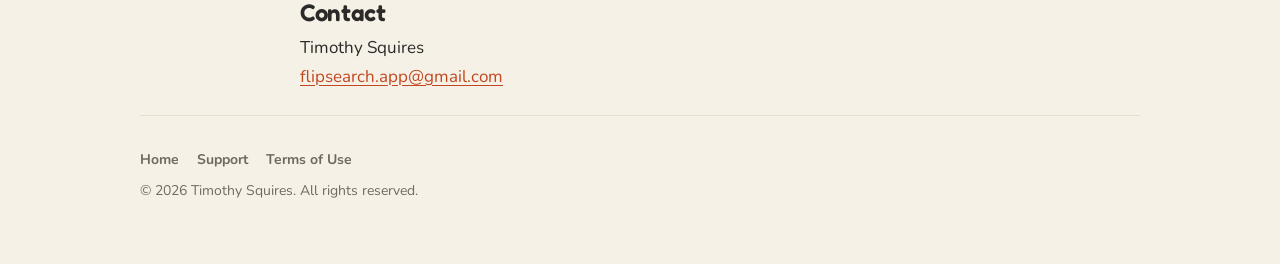
==== commit c3ddec9c: "Add files via upload" ====
--- a/privacy.html
+++ b/privacy.html
@@ -13,7 +13,7 @@
 <div class="wrap">
   <header class="site">
     <a class="logo" href="./"><span class="flip">Flip</span>Search</a>
-    <nav><a href="./">Home</a><a href="support.html">Support</a><a href="privacy.html" aria-current="page">Privacy</a></nav>
+    <nav><a href="./">Home</a><a href="support.html">Support</a><a href="privacy.html" aria-current="page">Privacy</a><a href="terms.html">Terms</a></nav>
   </header>
 </div>
 <div class="wrap narrow prose">
@@ -37,7 +37,7 @@
   <p>The app saves your puzzle results (times, hints used, awards), puzzles you've started, your streaks and your settings. This information stays on your device and is never sent to me.</p>
 
   <h2>iCloud</h2>
-  <p>If you're signed in to iCloud, the app keeps a copy of your puzzle results in Apple's iCloud key-value storage, so your streaks and stats carry over to a new iPhone or iPad. This data lives in your own iCloud account and is handled by Apple under <a href="https://www.apple.com/legal/privacy/">Apple's Privacy Policy</a>. I can't see it. You can turn this off under Settings › [your name] › iCloud.</p>
+  <p>If you're signed in to iCloud, the app keeps a copy of your puzzle results in Apple's iCloud key-value storage, so your streaks and stats carry over to a new iPhone or iPad. This data lives in your own iCloud account and is handled by Apple under <a href="https://www.apple.com/legal/privacy/">Apple's Privacy Policy</a>. I can't see it. You can turn this off under Settings › [your name] › iCloud. Because of this backup, deleting the app doesn't erase your results. To erase them from your device and iCloud, open the menu (☰) and choose Help › Delete my game data.</p>
 
   <h2>Purchases and subscriptions</h2>
   <p>Memberships, free trials and puzzle packs are sold through the App Store. Apple processes the payment. The app only receives confirmation of which items you own so it can unlock them. To manage or cancel a subscription, go to Settings › [your name] › Subscriptions.</p>
@@ -54,9 +54,6 @@
   </ul>
   <p>You can read how Google uses information from apps that use its services at <a href="https://policies.google.com/technologies/partner-sites">policies.google.com/technologies/partner-sites</a>.</p>
 
-  <!-- When you choose an analytics service, name it in the paragraph below
-       (for example "TelemetryDeck") and link to its privacy policy. If you
-       don't add one, delete this section. -->
   <h2>Usage statistics</h2>
   <p>To find out which puzzles are too easy or too hard, the app may send anonymous usage statistics, such as which puzzles were started, finished or left part-way, how long they took, and whether hints were used. These statistics are not linked to your name, email, Apple ID or advertising identifier, and are only used to improve the game.</p>
 
@@ -64,7 +61,7 @@
   <p>If you've chosen to share analytics with app developers in your device's settings, Apple may send me anonymous crash reports and app performance data. You can change this under Settings › Privacy &amp; Security › Analytics &amp; Improvements.</p>
 
   <h2>Puzzles you submit</h2>
-  <p>If you use Submit Your Own, your puzzle is sent from your own email app, so I receive your email address along with the puzzle and any name or note you add. I only use these to review your puzzle, credit you if it's shared (by the name you gave, never your email address), and reply to you. Ask me any time to delete your submission.</p>
+  <p>If you use Submit Your Own, your puzzle is sent from your own email app, so I receive your email address along with the puzzle and any name or note you add. I only use these to review your puzzle, credit you if it's shared (by the name and place you gave, never your email address), and reply to you. Ask me any time to delete your submission.</p>
 
   <h2>Messages you send us</h2>
   <p>If you use the feedback form on our support page, your name, email address, message and any device details or screenshot you include are sent to us by email through FormSubmit (formsubmit.co), a form-delivery service. We only use them to reply and to fix problems, and we delete them on request.</p>
@@ -91,7 +88,7 @@
 </div>
 <div class="wrap">
   <footer class="site">
-    <div class="links"><a href="./">Home</a><a href="support.html">Support</a></div>
+    <div class="links"><a href="./">Home</a><a href="support.html">Support</a><a href="terms.html">Terms of Use</a></div>
     <p>© 2026 Timothy Squires. All rights reserved.</p>
   </footer>
 </div>
